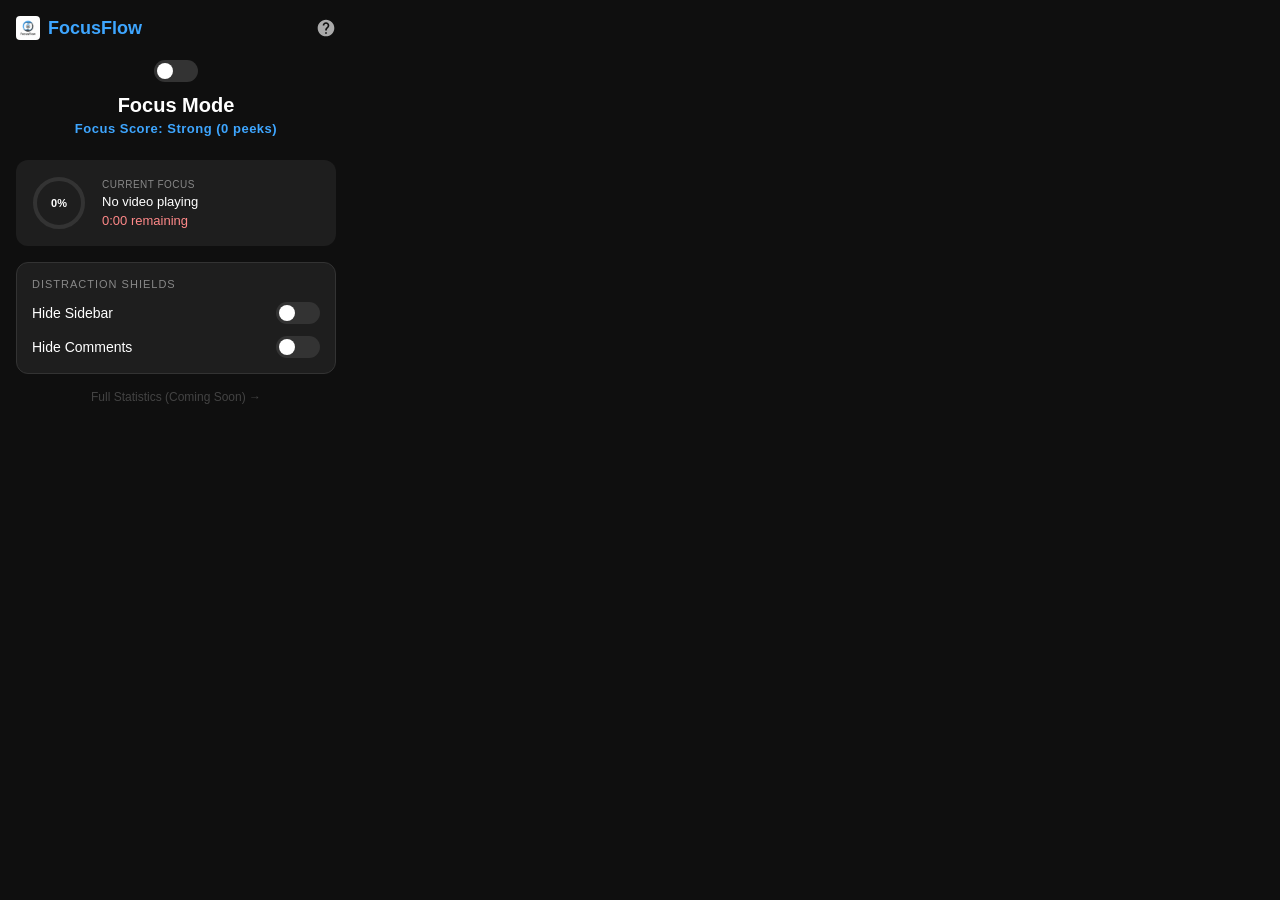
==== extension/popup.html @ 65819e67 "Add FocusFlow extension source code" ====
<!DOCTYPE html>
<html>
<head>
    <meta charset="UTF-8">
    <style>
        body { width: 320px; background: #0f0f0f; color: white; font-family: 'Segoe UI', Roboto, Helvetica, Arial, sans-serif; margin: 0; padding: 16px; }
        .header { display: flex; justify-content: space-between; align-items: center; margin-bottom: 20px; }
        .header h2 { font-size: 18px; margin: 0; color: #3ea6ff; font-weight: 600; }
        .header-icons { display: flex; gap: 15px; fill: #aaa; }
        .icon-btn { cursor: pointer; width: 20px; height: 20px; transition: 0.2s; }
        .icon-btn:hover { fill: white; }

        /* Usage Guide Overlay */
        #guide { 
    display: none; 
    background: #1e1e1e; 
    padding: 12px; 
    border-radius: 10px; 
    font-size: 12px; 
    margin-bottom: 15px; 
    line-height: 1.5; 
    border: 1px solid #333;
    box-shadow: 0 4px 15px rgba(0,0,0,0.5);
}

        .main-toggle-area { text-align: center; margin-bottom: 24px; }
        .status-text { font-weight: bold; font-size: 20px; margin-top: 12px; }
        .sub-status { font-size: 13px; color: #3ea6ff; margin-top: 4px; }
        #statusLabel {
    font-weight: 700;
    letter-spacing: 0.5px;
    transition: color 0.5s ease-in-out; /* Smooth color shifting */
}
        
        /* The "Safe & Sound" Status Label */
        #statusLabel {
            font-weight: 700;
            letter-spacing: 0.5px;
            transition: color 0.4s ease;
        }

        /* The Card */
        .focus-card { background: #1e1e1e; border-radius: 12px; padding: 16px; display: flex; align-items: center; gap: 16px; margin-bottom: 16px; }
        .card-circle { position: relative; width: 54px; height: 54px; flex-shrink: 0; }
        .card-circle span { position: absolute; top: 50%; left: 50%; transform: translate(-50%, -50%); font-size: 11px; font-weight: bold; }
        
        .card-info { flex-grow: 1; overflow: hidden; }
        .card-label { font-size: 10px; color: #888; text-transform: uppercase; letter-spacing: 0.5px; }
        .video-title { font-size: 13px; font-weight: 500; margin: 4px 0; white-space: nowrap; overflow: hidden; text-overflow: ellipsis; display: block; }
        .time-left { font-size: 13px; color: #ff8989; font-weight: 500; }

        /* Styled Switch */
        .switch { position: relative; display: inline-block; width: 44px; height: 22px; }
        .switch input { opacity: 0; width: 0; height: 0; }
        .slider { position: absolute; cursor: pointer; top: 0; left: 0; right: 0; bottom: 0; background-color: #333; transition: .3s; border-radius: 34px; }
        .slider:before { position: absolute; content: ""; height: 16px; width: 16px; left: 3px; bottom: 3px; background-color: white; transition: .3s; border-radius: 50%; }
        input:checked + .slider { background-color: #3ea6ff; }
        input:checked + .slider:before { transform: translateX(22px); }

        .footer { text-align: center; margin-top: 15px; font-size: 12px; color: #666; cursor: pointer; }
    </style>
</head>
<body>
    <div class="header">
        <div style="display: flex; align-items: center; gap: 8px;">
            <img src="icon.png" style="width: 24px; height: 24px; border-radius: 4px;">
            <h2>FocusFlow</h2>
        </div>
        <div class="header-icons">
            <svg id="helpBtn" class="icon-btn" viewBox="0 0 24 24"><path d="M12 2C6.48 2 2 6.48 2 12s4.48 10 10 10 10-4.48 10-10S17.52 2 12 2zm1 17h-2v-2h2v2zm2.07-7.75l-.9.92C13.45 12.9 13 13.5 13 15h-2v-.5c0-1.1.45-2.1 1.17-2.83l1.24-1.26c.37-.36.59-.86.59-1.41 0-1.1-.9-2-2-2s-2 .9-2 2H8c0-2.21 1.79-4 4-4s4 1.79 4 4c0 .88-.36 1.68-.93 2.25z"/></svg>
        </div>
    </div>

    <!-- Help Guide updated for 5-Peek Rule -->
    <div id="guide">
    <div style="margin-bottom: 12px; padding-bottom: 8px; border-bottom: 1px solid #333;">
        <strong style="color: #3ea6ff;">Quick Start:</strong><br>
        1. Turn on <b>Focus Mode</b> to hide the progress bar.<br>
        2. Open this popup to see your current progress.<br>
        3. Use <b>Shields</b> to hide the sidebar or comments.
    </div>
    
    <div>
        <strong style="color: #3ea6ff;">Focus Spectrum:</strong><br>
        • 0-5: <span style="color: #3ea6ff;">Elite</span> (Flow state)<br>
        • 6-10: <span style="color: #2ba640;">Steady</span> (Engaged)<br>
        • 11-15: <span style="color: #ffcc00;">Curious</span> (Anticipating)<br>
        • 16-20: <span style="color: #ff8c00;">Challenge</span> (Testing stamina)<br>
        • 21+: <span style="color: #ff8989;">Restless</span> (Time to reset!)
    </div>
</div>

    <div class="main-toggle-area">
        <label class="switch">
            <input type="checkbox" id="mainToggle">
            <span class="slider"></span>
        </label>
        <div class="status-text">Focus Mode</div>
        <div class="sub-status" id="statusLabel">Focus Score: Strong (0 peeks)</div>
    </div>

    <div class="focus-card">
        <div class="card-circle">
            <svg width="54" height="54" style="transform: rotate(-90deg)">
                <circle cx="27" cy="27" r="24" fill="none" stroke="#333" stroke-width="4"/>
                <circle id="popupCircle" cx="27" cy="27" r="24" fill="none" stroke="#ff8989" stroke-width="4" stroke-dasharray="150.8" stroke-dashoffset="150.8" stroke-linecap="round"/>
            </svg>
            <span id="popupPercent">0%</span>
        </div>
        <div class="card-info">
            <div class="card-label">Current Focus</div>
            <div class="video-title" id="vidTitle">No video playing</div>
            <div class="time-left" id="timeLeft">0:00 remaining</div>
        </div>
    </div>

    <!-- Distraction Shields -->
    <div style="background: #1e1e1e; border-radius: 12px; padding: 15px; margin-bottom: 16px; border: 1px solid #333;">
        <div style="font-size: 11px; color: #888; text-transform: uppercase; margin-bottom: 12px; letter-spacing: 1px;">Distraction Shields</div>
        
        <div style="display: flex; justify-content: space-between; align-items: center; margin-bottom: 12px;">
            <span style="font-size: 14px;">Hide Sidebar</span>
            <label class="switch">
                <input type="checkbox" id="sidebarToggle">
                <span class="slider"></span>
            </label>
        </div>

        <div style="display: flex; justify-content: space-between; align-items: center;">
            <span style="font-size: 14px;">Hide Comments</span>
            <label class="switch">
                <input type="checkbox" id="commentsToggle">
                <span class="slider"></span>
            </label>
        </div>
    </div>

    <!-- Change your footer to this -->
<div class="footer" style="cursor: default; opacity: 0.6;">Full Statistics (Coming Soon) →</div>

    <script src="popup.js"></script>
</body>
</html>
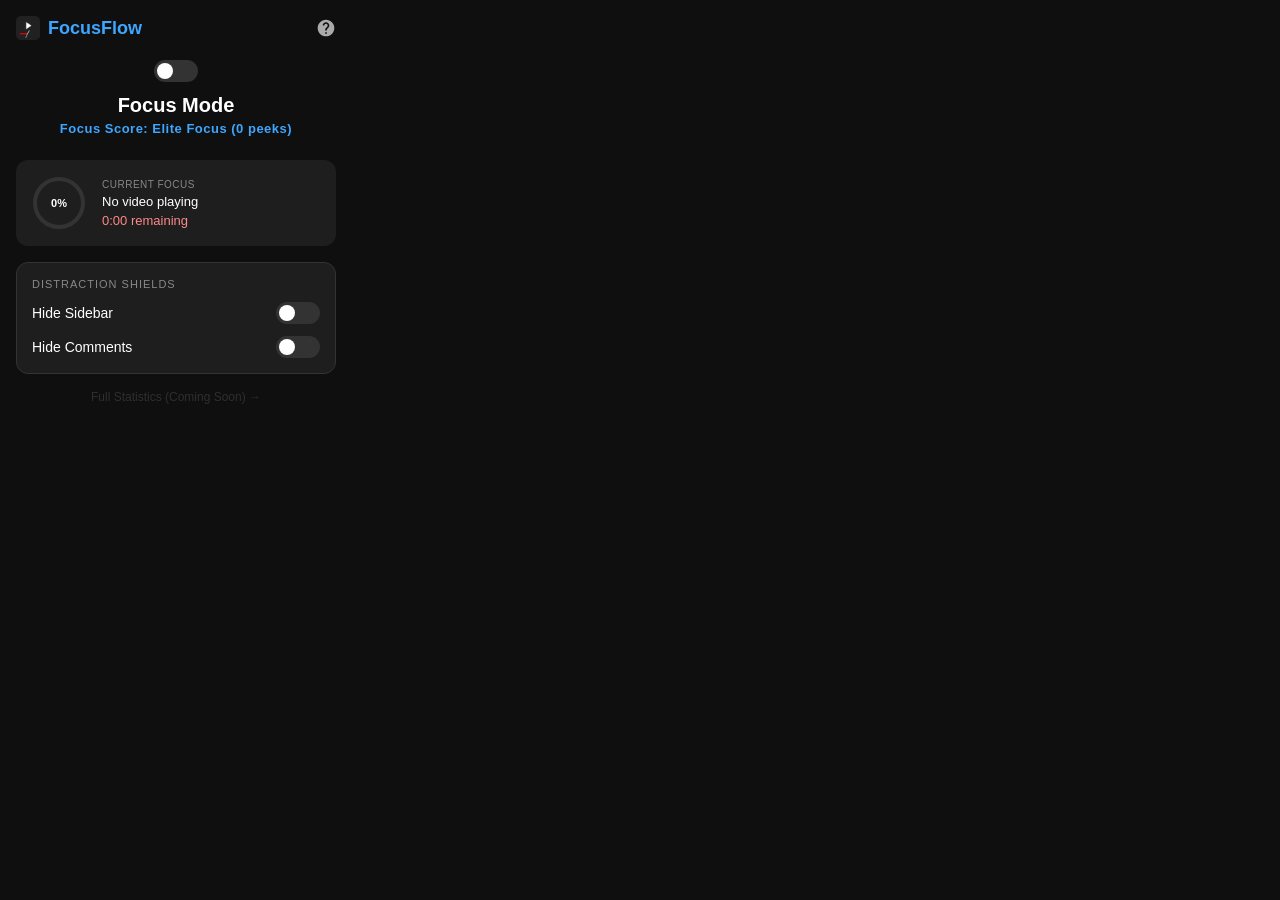
==== commit 6f67090a: "Add files via upload" ====
--- a/extension/popup.html
+++ b/extension/popup.html
@@ -1,143 +1,222 @@
-<!DOCTYPE html>
-<html>
-<head>
-    <meta charset="UTF-8">
-    <style>
-        body { width: 320px; background: #0f0f0f; color: white; font-family: 'Segoe UI', Roboto, Helvetica, Arial, sans-serif; margin: 0; padding: 16px; }
-        .header { display: flex; justify-content: space-between; align-items: center; margin-bottom: 20px; }
-        .header h2 { font-size: 18px; margin: 0; color: #3ea6ff; font-weight: 600; }
-        .header-icons { display: flex; gap: 15px; fill: #aaa; }
-        .icon-btn { cursor: pointer; width: 20px; height: 20px; transition: 0.2s; }
-        .icon-btn:hover { fill: white; }
-
-        /* Usage Guide Overlay */
-        #guide { 
-    display: none; 
-    background: #1e1e1e; 
-    padding: 12px; 
-    border-radius: 10px; 
-    font-size: 12px; 
-    margin-bottom: 15px; 
-    line-height: 1.5; 
-    border: 1px solid #333;
-    box-shadow: 0 4px 15px rgba(0,0,0,0.5);
-}
-
-        .main-toggle-area { text-align: center; margin-bottom: 24px; }
-        .status-text { font-weight: bold; font-size: 20px; margin-top: 12px; }
-        .sub-status { font-size: 13px; color: #3ea6ff; margin-top: 4px; }
-        #statusLabel {
-    font-weight: 700;
-    letter-spacing: 0.5px;
-    transition: color 0.5s ease-in-out; /* Smooth color shifting */
-}
-        
-        /* The "Safe & Sound" Status Label */
-        #statusLabel {
-            font-weight: 700;
-            letter-spacing: 0.5px;
-            transition: color 0.4s ease;
-        }
-
-        /* The Card */
-        .focus-card { background: #1e1e1e; border-radius: 12px; padding: 16px; display: flex; align-items: center; gap: 16px; margin-bottom: 16px; }
-        .card-circle { position: relative; width: 54px; height: 54px; flex-shrink: 0; }
-        .card-circle span { position: absolute; top: 50%; left: 50%; transform: translate(-50%, -50%); font-size: 11px; font-weight: bold; }
-        
-        .card-info { flex-grow: 1; overflow: hidden; }
-        .card-label { font-size: 10px; color: #888; text-transform: uppercase; letter-spacing: 0.5px; }
-        .video-title { font-size: 13px; font-weight: 500; margin: 4px 0; white-space: nowrap; overflow: hidden; text-overflow: ellipsis; display: block; }
-        .time-left { font-size: 13px; color: #ff8989; font-weight: 500; }
-
-        /* Styled Switch */
-        .switch { position: relative; display: inline-block; width: 44px; height: 22px; }
-        .switch input { opacity: 0; width: 0; height: 0; }
-        .slider { position: absolute; cursor: pointer; top: 0; left: 0; right: 0; bottom: 0; background-color: #333; transition: .3s; border-radius: 34px; }
-        .slider:before { position: absolute; content: ""; height: 16px; width: 16px; left: 3px; bottom: 3px; background-color: white; transition: .3s; border-radius: 50%; }
-        input:checked + .slider { background-color: #3ea6ff; }
-        input:checked + .slider:before { transform: translateX(22px); }
-
-        .footer { text-align: center; margin-top: 15px; font-size: 12px; color: #666; cursor: pointer; }
-    </style>
-</head>
-<body>
-    <div class="header">
-        <div style="display: flex; align-items: center; gap: 8px;">
-            <img src="icon.png" style="width: 24px; height: 24px; border-radius: 4px;">
-            <h2>FocusFlow</h2>
-        </div>
-        <div class="header-icons">
-            <svg id="helpBtn" class="icon-btn" viewBox="0 0 24 24"><path d="M12 2C6.48 2 2 6.48 2 12s4.48 10 10 10 10-4.48 10-10S17.52 2 12 2zm1 17h-2v-2h2v2zm2.07-7.75l-.9.92C13.45 12.9 13 13.5 13 15h-2v-.5c0-1.1.45-2.1 1.17-2.83l1.24-1.26c.37-.36.59-.86.59-1.41 0-1.1-.9-2-2-2s-2 .9-2 2H8c0-2.21 1.79-4 4-4s4 1.79 4 4c0 .88-.36 1.68-.93 2.25z"/></svg>
-        </div>
-    </div>
-
-    <!-- Help Guide updated for 5-Peek Rule -->
-    <div id="guide">
-    <div style="margin-bottom: 12px; padding-bottom: 8px; border-bottom: 1px solid #333;">
-        <strong style="color: #3ea6ff;">Quick Start:</strong><br>
-        1. Turn on <b>Focus Mode</b> to hide the progress bar.<br>
-        2. Open this popup to see your current progress.<br>
-        3. Use <b>Shields</b> to hide the sidebar or comments.
-    </div>
-    
-    <div>
-        <strong style="color: #3ea6ff;">Focus Spectrum:</strong><br>
-        • 0-5: <span style="color: #3ea6ff;">Elite</span> (Flow state)<br>
-        • 6-10: <span style="color: #2ba640;">Steady</span> (Engaged)<br>
-        • 11-15: <span style="color: #ffcc00;">Curious</span> (Anticipating)<br>
-        • 16-20: <span style="color: #ff8c00;">Challenge</span> (Testing stamina)<br>
-        • 21+: <span style="color: #ff8989;">Restless</span> (Time to reset!)
-    </div>
-</div>
-
-    <div class="main-toggle-area">
-        <label class="switch">
-            <input type="checkbox" id="mainToggle">
-            <span class="slider"></span>
-        </label>
-        <div class="status-text">Focus Mode</div>
-        <div class="sub-status" id="statusLabel">Focus Score: Strong (0 peeks)</div>
-    </div>
-
-    <div class="focus-card">
-        <div class="card-circle">
-            <svg width="54" height="54" style="transform: rotate(-90deg)">
-                <circle cx="27" cy="27" r="24" fill="none" stroke="#333" stroke-width="4"/>
-                <circle id="popupCircle" cx="27" cy="27" r="24" fill="none" stroke="#ff8989" stroke-width="4" stroke-dasharray="150.8" stroke-dashoffset="150.8" stroke-linecap="round"/>
-            </svg>
-            <span id="popupPercent">0%</span>
-        </div>
-        <div class="card-info">
-            <div class="card-label">Current Focus</div>
-            <div class="video-title" id="vidTitle">No video playing</div>
-            <div class="time-left" id="timeLeft">0:00 remaining</div>
-        </div>
-    </div>
-
-    <!-- Distraction Shields -->
-    <div style="background: #1e1e1e; border-radius: 12px; padding: 15px; margin-bottom: 16px; border: 1px solid #333;">
-        <div style="font-size: 11px; color: #888; text-transform: uppercase; margin-bottom: 12px; letter-spacing: 1px;">Distraction Shields</div>
-        
-        <div style="display: flex; justify-content: space-between; align-items: center; margin-bottom: 12px;">
-            <span style="font-size: 14px;">Hide Sidebar</span>
-            <label class="switch">
-                <input type="checkbox" id="sidebarToggle">
-                <span class="slider"></span>
-            </label>
-        </div>
-
-        <div style="display: flex; justify-content: space-between; align-items: center;">
-            <span style="font-size: 14px;">Hide Comments</span>
-            <label class="switch">
-                <input type="checkbox" id="commentsToggle">
-                <span class="slider"></span>
-            </label>
-        </div>
-    </div>
-
-    <!-- Change your footer to this -->
-<div class="footer" style="cursor: default; opacity: 0.6;">Full Statistics (Coming Soon) →</div>
-
-    <script src="popup.js"></script>
-</body>
-</html>+<!DOCTYPE html>
+<html>
+<head>
+    <meta charset="UTF-8">
+    <style>
+        body {
+            width: 320px;
+            background: #0f0f0f;
+            color: white;
+            font-family: 'Segoe UI', Roboto, Helvetica, Arial, sans-serif;
+            margin: 0;
+            padding: 16px;
+        }
+
+        /* ── Header ── */
+        .header { display: flex; justify-content: space-between; align-items: center; margin-bottom: 20px; }
+        .header h2 { font-size: 18px; margin: 0; color: #3ea6ff; font-weight: 600; }
+        .header-icons { display: flex; gap: 15px; fill: #aaa; }
+        .icon-btn { cursor: pointer; width: 20px; height: 20px; transition: fill 0.2s; }
+        .icon-btn:hover { fill: white; }
+
+        /* ── Help Guide ── */
+        #guide {
+            display: none;
+            background: #1e1e1e;
+            padding: 12px;
+            border-radius: 10px;
+            font-size: 12px;
+            margin-bottom: 15px;
+            line-height: 1.5;
+            border: 1px solid #333;
+            box-shadow: 0 4px 15px rgba(0,0,0,0.5);
+        }
+
+        /* ── Main Toggle ── */
+        .main-toggle-area { text-align: center; margin-bottom: 24px; }
+        .status-text { font-weight: bold; font-size: 20px; margin-top: 12px; }
+        .sub-status { font-size: 13px; color: #3ea6ff; margin-top: 4px; }
+        #statusLabel {
+            font-weight: 700;
+            letter-spacing: 0.5px;
+            transition: color 0.4s ease;
+        }
+
+        /* ── Focus Card ── */
+        .focus-card {
+            background: #1e1e1e;
+            border-radius: 12px;
+            padding: 16px;
+            display: flex;
+            align-items: center;
+            gap: 16px;
+            margin-bottom: 16px;
+        }
+        .card-circle { position: relative; width: 54px; height: 54px; flex-shrink: 0; }
+        .card-circle span {
+            position: absolute;
+            top: 50%; left: 50%;
+            transform: translate(-50%, -50%);
+            font-size: 11px;
+            font-weight: bold;
+        }
+        .card-info { flex-grow: 1; overflow: hidden; }
+        .card-label { font-size: 10px; color: #888; text-transform: uppercase; letter-spacing: 0.5px; }
+        .video-title {
+            font-size: 13px;
+            font-weight: 500;
+            margin: 4px 0;
+            white-space: nowrap;
+            overflow: hidden;
+            text-overflow: ellipsis;
+            display: block;
+        }
+        .time-left { font-size: 13px; color: #ff8989; font-weight: 500; }
+
+        /* ── Toggle Switch ── */
+        .switch { position: relative; display: inline-block; width: 44px; height: 22px; }
+        .switch input { opacity: 0; width: 0; height: 0; }
+        .slider {
+            position: absolute;
+            cursor: pointer;
+            top: 0; left: 0; right: 0; bottom: 0;
+            background-color: #333;
+            transition: .3s;
+            border-radius: 34px;
+        }
+        .slider:before {
+            position: absolute;
+            content: "";
+            height: 16px; width: 16px;
+            left: 3px; bottom: 3px;
+            background-color: white;
+            transition: .3s;
+            border-radius: 50%;
+        }
+        input:checked + .slider { background-color: #3ea6ff; }
+        input:checked + .slider:before { transform: translateX(22px); }
+
+        /* ── Distraction Shields ── */
+        .shields-card {
+            background: #1e1e1e;
+            border-radius: 12px;
+            padding: 15px;
+            margin-bottom: 16px;
+            border: 1px solid #333;
+        }
+        .shields-title {
+            font-size: 11px;
+            color: #888;
+            text-transform: uppercase;
+            margin-bottom: 12px;
+            letter-spacing: 1px;
+        }
+        .shield-row {
+            display: flex;
+            justify-content: space-between;
+            align-items: center;
+            margin-bottom: 12px;
+        }
+        .shield-row:last-child { margin-bottom: 0; }
+        .shield-row span { font-size: 14px; }
+
+        /* ── Footer ── */
+        .footer {
+            text-align: center;
+            margin-top: 15px;
+            font-size: 12px;
+            color: #444;
+            cursor: default;
+            opacity: 0.6;
+        }
+    </style>
+</head>
+<body>
+
+    <!-- Header -->
+    <div class="header">
+        <div style="display: flex; align-items: center; gap: 8px;">
+            <img src="icon.png" style="width: 24px; height: 24px; border-radius: 4px;">
+            <h2>FocusFlow</h2>
+        </div>
+        <div class="header-icons">
+            <svg id="helpBtn" class="icon-btn" viewBox="0 0 24 24">
+                <path d="M12 2C6.48 2 2 6.48 2 12s4.48 10 10 10 10-4.48 10-10S17.52 2 12 2zm1 17h-2v-2h2v2zm2.07-7.75l-.9.92C13.45 12.9 13 13.5 13 15h-2v-.5c0-1.1.45-2.1 1.17-2.83l1.24-1.26c.37-.36.59-.86.59-1.41 0-1.1-.9-2-2-2s-2 .9-2 2H8c0-2.21 1.79-4 4-4s4 1.79 4 4c0 .88-.36 1.68-.93 2.25z"/>
+            </svg>
+        </div>
+    </div>
+
+    <!-- Help Guide -->
+    <div id="guide">
+        <div style="margin-bottom: 12px; padding-bottom: 8px; border-bottom: 1px solid #333;">
+            <strong style="color: #3ea6ff;">Quick Start:</strong><br>
+            1. Turn on <b>Focus Mode</b> to hide the progress bar.<br>
+            2. Open this popup to see your current progress.<br>
+            3. Use <b>Shields</b> to hide the sidebar or comments.
+        </div>
+        <div>
+            <strong style="color: #3ea6ff;">Focus Spectrum:</strong><br>
+            • 0–5: <span style="color: #3ea6ff;">Elite</span> (Flow state)<br>
+            • 6–10: <span style="color: #2ba640;">Steady</span> (Engaged)<br>
+            • 11–15: <span style="color: #ffcc00;">Curious</span> (Anticipating)<br>
+            • 16–20: <span style="color: #ff8c00;">Challenge</span> (Testing stamina)<br>
+            • 21+: <span style="color: #ff8989;">Restless</span> (Time to reset!)
+        </div>
+    </div>
+
+    <!-- Main Toggle -->
+    <div class="main-toggle-area">
+        <label class="switch">
+            <input type="checkbox" id="mainToggle">
+            <span class="slider"></span>
+        </label>
+        <div class="status-text">Focus Mode</div>
+        <div class="sub-status">
+            <span id="statusLabel">Focus Score: Elite Focus (0 peeks)</span>
+        </div>
+    </div>
+
+    <!-- Video Progress Card -->
+    <div class="focus-card">
+        <div class="card-circle">
+            <svg width="54" height="54" style="transform: rotate(-90deg)">
+                <circle cx="27" cy="27" r="24" fill="none" stroke="#333" stroke-width="4"/>
+                <circle id="popupCircle" cx="27" cy="27" r="24" fill="none"
+                    stroke="#ff8989" stroke-width="4"
+                    stroke-dasharray="150.8" stroke-dashoffset="150.8"
+                    stroke-linecap="round"/>
+            </svg>
+            <span id="popupPercent">0%</span>
+        </div>
+        <div class="card-info">
+            <div class="card-label">Current Focus</div>
+            <div class="video-title" id="vidTitle">No video playing</div>
+            <div class="time-left" id="timeLeft">0:00 remaining</div>
+        </div>
+    </div>
+
+    <!-- Distraction Shields -->
+    <div class="shields-card">
+        <div class="shields-title">Distraction Shields</div>
+        <div class="shield-row">
+            <span>Hide Sidebar</span>
+            <label class="switch">
+                <input type="checkbox" id="sidebarToggle">
+                <span class="slider"></span>
+            </label>
+        </div>
+        <div class="shield-row">
+            <span>Hide Comments</span>
+            <label class="switch">
+                <input type="checkbox" id="commentsToggle">
+                <span class="slider"></span>
+            </label>
+        </div>
+    </div>
+
+    <!-- Footer -->
+    <div class="footer">Full Statistics (Coming Soon) →</div>
+
+    <script src="popup.js"></script>
+</body>
+</html>
